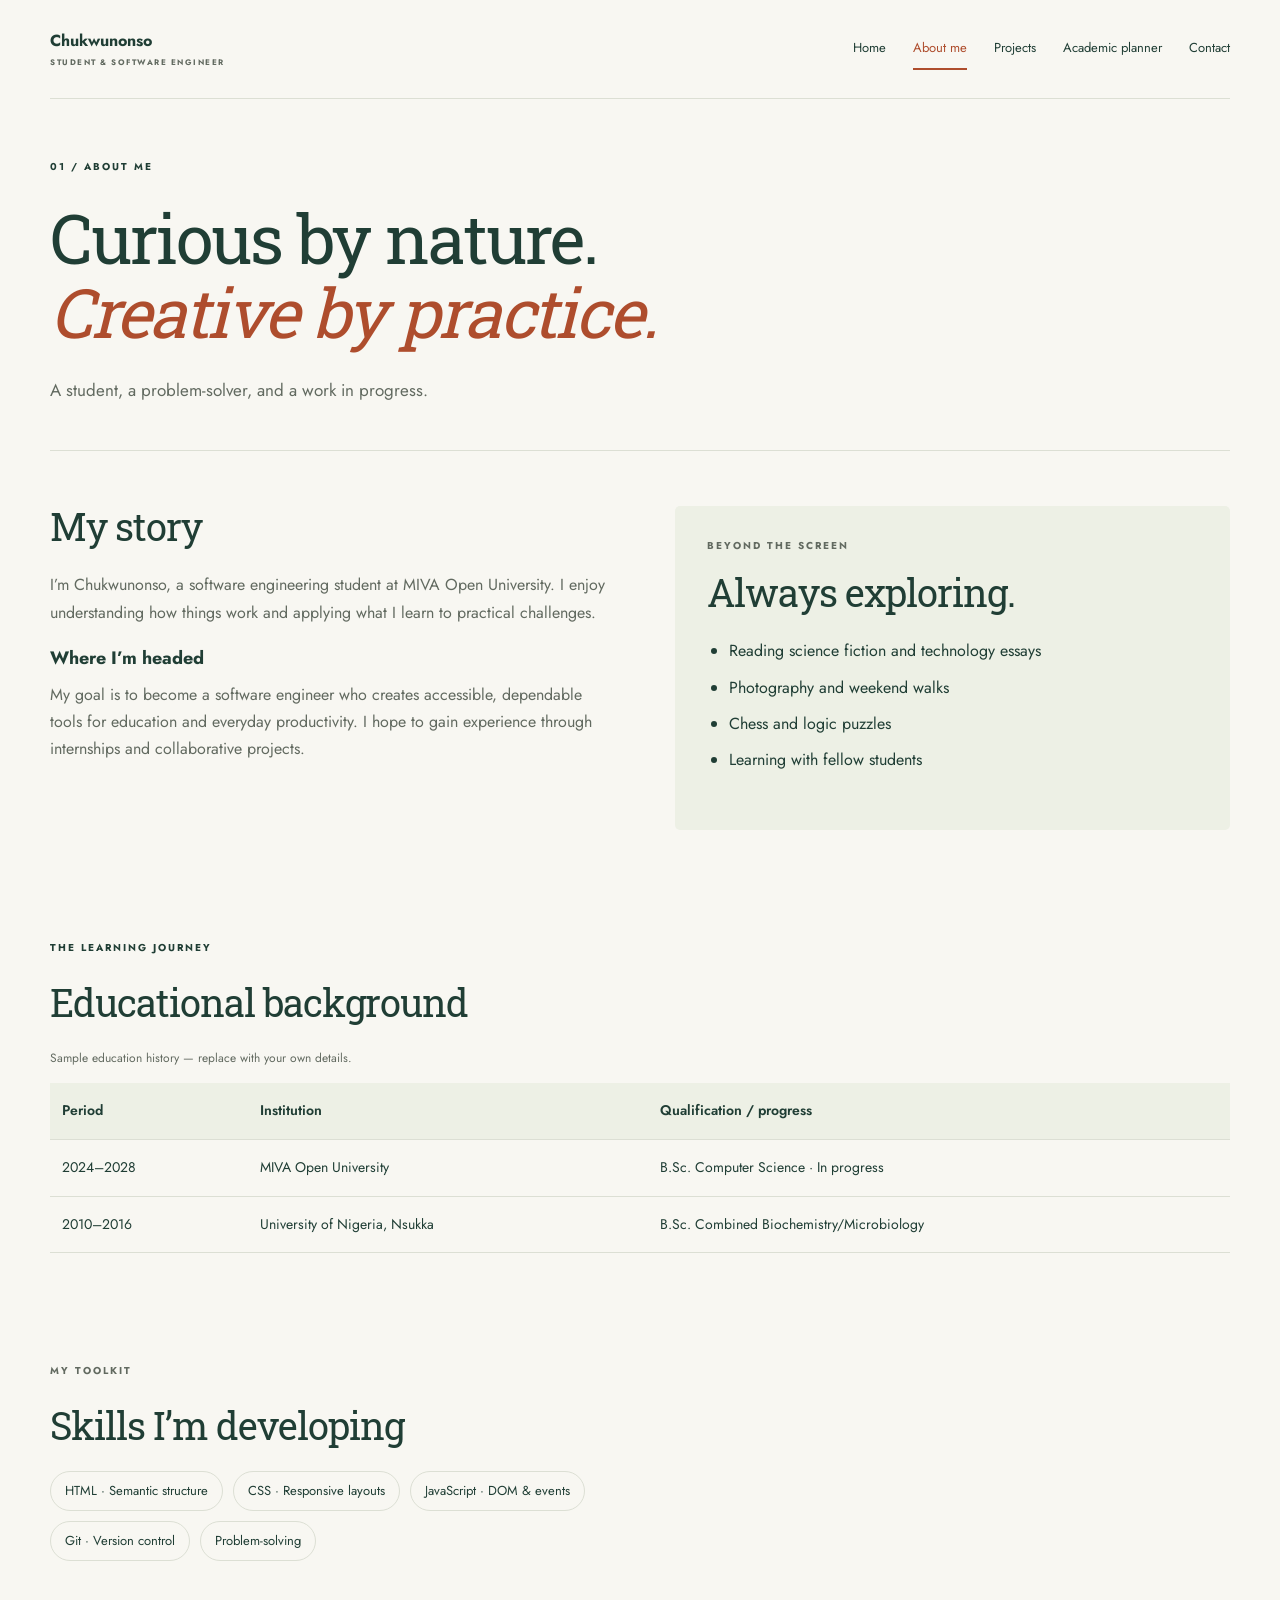
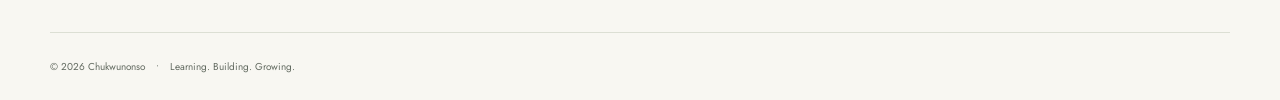
==== about.html @ ad19f8c7 "initial commit" ====
<!doctype html>
<html lang="en">
  <head>
    <meta charset="UTF-8" />
    <meta name="viewport" content="width=device-width, initial-scale=1" />
    <link rel="preconnect" href="https://fonts.googleapis.com" />
    <link rel="preconnect" href="https://fonts.gstatic.com" crossorigin />
    <link
      href="https://fonts.googleapis.com/css2?family=Inter:ital,opsz,wght@0,14..32,100..900;1,14..32,100..900&family=Jost:ital,wght@0,100..900;1,100..900&family=Roboto+Slab:wght@100..900&display=swap"
      rel="stylesheet"
    />
    <meta
      name="description"
      content="Chukwunonso’s sample student portfolio, projects and academic planner."
    />
    <title>About me | Chukwunonso</title>
    <link rel="stylesheet" href="index.css" />
    <script src="script.js" defer></script>
  </head>
  <body>
    <a class="skip-link" href="#main">Skip to content</a>
    <header class="site-header wrap">
      <a class="brand" href="index.html" aria-label="Chukwunonso home"
        >
        <!-- <span class="monogram">am.</span> -->
        <span
          >Chukwunonso<span class="brand-sub"
            >STUDENT &amp; SOFTWARE ENGINEER</span
          ></span
        ></a
      >
      <nav aria-label="Main navigation">
        <a href="index.html">Home</a
        ><a href="about.html" aria-current="page">About me</a
        ><a href="projects.html">Projects</a
        ><a href="planner.html">Academic planner</a
        ><a href="contact.html">Contact</a>
      </nav>
    </header>
    <main id="main" class="wrap">
      <section class="page-heading">
        <p class="eyebrow">01 / ABOUT ME</p>
        <h1>Curious by nature.<br /><em>Creative by practice.</em></h1>
        <p class="lede">A student, a problem-solver, and a work in progress.</p>
      </section>
      <section class="two-column section">
        <div>
          <h2>My story</h2>
          <p>
            I’m Chukwunonso, a software engineering student at MIVA Open University.
            I enjoy understanding how things work and applying what I learn to
            practical challenges.
          </p>
          <h3>Where I’m headed</h3>
          <p>
            My goal is to become a software engineer who creates accessible,
            dependable tools for education and everyday productivity. I hope to
            gain experience through internships and collaborative projects.
          </p>
        </div>
        <aside class="note">
          <p class="eyebrow">BEYOND THE SCREEN</p>
          <h2>Always exploring.</h2>
          <ul>
            <li>Reading science fiction and technology essays</li>
            <li>Photography and weekend walks</li>
            <li>Chess and logic puzzles</li>
            <li>Learning with fellow students</li>
          </ul>
        </aside>
      </section>
      <section class="section">
        <p class="eyebrow">THE LEARNING JOURNEY</p>
        <h2>Educational background</h2>
        <div class="table-scroll">
          <table>
            <caption>
              Sample education history — replace with your own details.
            </caption>
            <thead>
              <tr>
                <th scope="col">Period</th>
                <th scope="col">Institution</th>
                <th scope="col">Qualification / progress</th>
              </tr>
            </thead>
            <tbody>
              <tr>
                <td>2024–2028</td>
                <td>MIVA Open University</td>
                <td>B.Sc. Computer Science · In progress</td>
              </tr>
              <tr>
                <td>2010–2016</td>
                <td>University of Nigeria, Nsukka</td>
                <td>B.Sc. Combined Biochemistry/Microbiology</td>
              </tr>
            </tbody>
          </table>
        </div>
      </section>
      <section class="section two-column">
        <div>
          <p class="eyebrow">MY TOOLKIT</p>
          <h2>Skills I’m developing</h2>
          <ul class="skill-list">
            <li>HTML · Semantic structure</li>
            <li>CSS · Responsive layouts</li>
            <li>JavaScript · DOM &amp; events</li>
            <li>Git · Version control</li>
            <li>Problem-solving</li>
          </ul>
        </div>
        <!-- <div class="note">
          <h3>A quick introduction</h3>
          <p>Listen to a short sample introduction.</p>
          <audio controls preload="metadata">
            <source src="assets/introduction.wav" type="audio/wav" />
            Your browser does not support audio.
            <a href="assets/introduction.wav">Download the introduction</a>.
          </audio>
          <details>
            <summary>Read the transcript</summary>
            <p>
              Hello, I am Chukwunonso, a sample computer science student at MIVA
              Open University. Welcome to my academic portfolio. I enjoy
              building accessible websites, solving problems, and turning what I
              learn into practical projects.
            </p>
          </details>
        </div> -->
      </section>
    </main>
    <footer class="site-footer wrap">
      <p>© 2026 Chukwunonso <span>•</span> Learning. Building. Growing.</p>
      <!-- <p>Sample portfolio · Personal details are placeholders.</p> -->
    </footer>
  </body>
</html>
---- index.css ----
/* Shared design tokens keep all five pages visually consistent. */
:root {
  --paper: #f8f7f2;
  --ink: #203e35;
  --muted: #626a60;
  --line: #dcdfd4;
  --accent: #ae4d2d;
  --soft: #edf0e5;
}
* {
  box-sizing: border-box;
}
body {
  margin: 0;
  background: var(--paper);
  color: var(--ink);
  font-family: "Jost", Helvetica, sans-serif;
  font-size: 16px;
  line-height: 1.7;
}
a {
  color: inherit;
  text-underline-offset: 5px;
}
a,
button {
  transition:
    background-color 0.2s,
    color 0.2s,
    transform 0.2s;
}
a:hover {
  color: var(--accent);
}
button,
input,
textarea {
  font: inherit;
}
button {
  cursor: pointer;
}
:focus-visible {
  outline: 3px solid var(--accent);
  outline-offset: 5px;
}
.wrap {
  /* width: 100%; */
  width: min(1180px, calc(100% - 80px));
  /* border: 1px solid red; */
  margin-inline: auto;
}
.site-header {
  display: flex;
  justify-content: space-between;
  align-items: center;
  gap: 24px;
  padding: 28px 0;
  border-bottom: 1px solid var(--line);
}
.brand {
  display: flex;
  align-items: center;
  gap: 7px;
  text-decoration: none;
  font-weight: bold;
  line-height: 1.4;
}
.monogram {
  display: grid;
  place-items: center;
  width: 49px;
  height: 49px;
  background: var(--ink);
  color: var(--paper);
  border-radius: 50%;
  font-family: Georgia, serif;
  font-size: 26px;
}
.brand-sub {
  display: block;
  font-size: 8px;
  letter-spacing: 1.5px;
  color: var(--muted);
  margin-top: 5px;
}
nav {
  display: flex;
  flex-wrap: wrap;
  gap: 27px;
}
nav a {
  text-decoration: none;
  font-size: 13px;
  padding-block: 9px;
  border-bottom: 2px solid transparent;
}
nav a[aria-current="page"] {
  border-color: var(--accent);
  color: var(--accent);
}
h1,
h2,
h3,
p {
  margin-top: 0;
}
h1,
h2 {
  font-family: "Roboto Slab", "Times New Roman", serif;
  font-weight: 400;
  letter-spacing: -2px;
  line-height: 1.08;
}
h1 {
  font-size: clamp(44px, 5.8vw, 79px);
  margin-bottom: 28px;
}
h2 {
  font-size: clamp(30px, 3vw, 40px);
  margin-bottom: 24px;
  letter-spacing: -1px;
}
h3 {
  font-size: 18px;
  line-height: 1.4;
  margin-bottom: 10px;
}
em {
  color: var(--accent);
  font-weight: 400;
}
p {
  margin-bottom: 20px;
}
.eyebrow {
  font-size: 10px;
  font-weight: bold;
  letter-spacing: 2px;
  line-height: 1.6;
  margin-bottom: 26px;
}
.status-dot {
  display: inline-block;
  width: 7px;
  height: 7px;
  border-radius: 50%;
  background: #48714e;
  margin-right: 8px;
}
.Hero-left{
/* border: 1px solid red */
}
.hero {
  display: grid;
  grid-template-columns: 1.15fr 1fr;
  gap: 80px;
  padding: 65px 0;
  align-items: center;
  /* border: 1px solid red; */
}
.intro {
  font-weight: bold;
  font-size: 21px;
  margin-bottom: 10px;
}
.lede {
  color: var(--muted);
  max-width: 90%;
  /* max-width: 550px; */
  font-size: 17px;
}
.actions {
  display: flex;
  flex-wrap: wrap;
  align-items: center;
  gap: 26px;
  margin-top: 30px;
}
.button {
  display: inline-flex;
  justify-content: center;
  align-items: center;
  gap: 23px;
  border: 1px solid var(--ink);
  padding: 13px 22px;
  background: var(--ink);
  color: white;
  font-size: 13px;
  font-weight: bold;
  text-decoration: none;
  border-radius: 3px;
}
.button:hover {
  background: #355c4e;
  color: white;
  /* transform: translateY(-2px); */
}
.text-link {
  font-size: 13px;
  font-weight: bold;
}
.portrait {
  position: relative;
  margin: 0 16px 0 0;
}
.portrait img {
  width: 100%;
  height: auto;
  display: block;
  border-radius: 120px 120px 4px 4px;
}
.portrait figcaption {
  position: absolute;
  bottom: 27px;
  left: -23px;
  background: var(--paper);
  padding: 13px 18px;
  /* border: 1px solid var(--line); */
  border-radius: 3px;
  font-size: 11px;
  /* box-shadow: 0 8px 30px #203e3510; */
}
.portrait-label {
  position: absolute;
  writing-mode: vertical-rl;
  right: -27px;
  top: 45%;
  font-size: 8px;
  letter-spacing: 2px;
}
.intro-strip {
  display: grid;
  grid-template-columns: repeat(3, 1fr);
  border-block: 1px solid var(--line);
  padding: 25px 0;
  gap: 24px;
}
.intro-strip .eyebrow {
  font-size: 8px;
  margin-bottom: 7px;
  color: var(--muted);
}
.intro-strip p {
  margin: 0;
  font-size: 14px;
}
.section {
  padding: 55px 0;
}
.two-column {
  display: grid;
  grid-template-columns: 1fr 1fr;
  gap: 70px;
}
.two-column p,
.contact-layout aside > p {
  color: var(--muted);
}
.page-heading {
  padding-block: 60px 25px;
  border-bottom: 1px solid var(--line);
}
.page-heading h1 {
  font-size: clamp(42px, 5.4vw, 68px);
  /* border: 1px solid red; */
}
.note {
  background: var(--soft);
  padding: 32px;
  border-radius: 5px;
}
.note .eyebrow {
  margin-bottom: 18px;
}
ul,
ol {
  padding-left: 22px;
}
li {
  padding-bottom: 9px;
}
.table-scroll {
  overflow-x: auto;
}
table {
  width: 100%;
  border-collapse: collapse;
  text-align: left;
  font-size: 14px;
}
caption {
  text-align: left;
  color: var(--muted);
  padding-bottom: 15px;
  font-size: 12px;
}
th,
td {
  border-bottom: 1px solid var(--line);
  padding: 16px 12px;
  vertical-align: top;
}
th {
  background: var(--soft);
  font-weight: 600;
}
.skill-list {
  display: flex;
  flex-wrap: wrap;
  gap: 10px;
  list-style: none;
  padding: 0;
}
.skill-list li {
  border: 1px solid var(--line);
  border-radius: 25px;
  padding: 8px 14px;
  font-size: 13px;
}
audio {
  width: 100%;
  margin-block: 6px 18px;
}
summary {
  cursor: pointer;
  font-size: 13px;
}
details p {
  margin-top: 15px;
  font-size: 14px;
}
.project-grid {
  display: grid;
  grid-template-columns: repeat(3, 1fr);
  gap: 24px;
  padding-top: 48px;
  /* border: 1px solid red; */
}
.project-card {
  border: 1px solid var(--line);
  border-radius: 5px;
  overflow: hidden;
}
.project-card img {
  width: 100%;
  height: auto;
  display: block;
}
.project-body {
  padding: 25px;
}
.project-body .eyebrow {
  font-size: 8px;
  letter-spacing: 1px;
  margin-bottom: 14px;
}
.project-body h2 {
  font-size: 29px;
  margin-bottom: 15px;
}
.project-body h3 {
  font-size: 14px;
}
.project-body p {
  font-size: 14px;
  color: var(--muted);
}
[id] {
  scroll-margin-top: 24px;
}
.planner-layout {
  display: grid;
  grid-template-columns: 1.7fr 1fr;
  gap: 36px;
  align-items: start;
}
.planner-panel,
.contact-form {
  border: 1px solid var(--line);
  padding: 32px;
  border-radius: 5px;
}
label {
  display: block;
  font-size: 13px;
  font-weight: bold;
  margin-bottom: 8px;
}
input,
textarea {
  display: block;
  width: 100%;
  min-width: 0;
  padding: 12px;
  color: var(--ink);
  background: #fffefa;
  border: 1px solid #a9b1a2;
  border-radius: 3px;
}
textarea {
  resize: vertical;
}
input[aria-invalid="true"],
textarea[aria-invalid="true"] {
  border: 2px solid #a13623;
}
.task-entry {
  display: flex;
  gap: 10px;
}
.task-entry .button {
  white-space: nowrap;
}
.error {
  color: #a13623;
  font-size: 12px;
  margin: 5px 0 16px;
}
.error:empty {
  margin-bottom: 15px;
}
.helper {
  color: var(--muted);
  font-size: 12px;
  margin-top: 12px;
}
.task-count {
  font-size: 12px;
  color: var(--muted);
  border-top: 1px solid var(--line);
  padding-top: 20px;
}
.task-list {
  list-style: none;
  padding: 0;
}
.task-list li {
  display: flex;
  align-items: center;
  gap: 12px;
  border-bottom: 1px solid var(--line);
  padding-block: 14px;
}
.task-list label {
  display: flex;
  align-items: center;
  gap: 12px;
  flex: 1;
  margin: 0;
  font-weight: normal;
  overflow-wrap: anywhere;
}
.task-list input {
  width: 19px;
  height: 19px;
  flex: 0 0 19px;
  accent-color: var(--ink);
}
.task-list input:checked + span {
  text-decoration: line-through;
  color: var(--muted);
}
.delete-task {
  background: transparent;
  color: #a13623;
  border: 1px solid var(--line);
  border-radius: 3px;
  font-size: 12px;
  padding: 7px;
}
.delete-task:hover {
  background: #f5e6df;
}
.empty-state {
  padding-block: 25px;
  text-align: center;
  font-family: Georgia, serif;
  font-size: 23px;
}
.empty-state span {
  font-family: Arial, sans-serif;
  font-size: 13px;
  color: var(--muted);
}
[hidden] {
  display: none !important;
}
.contact-layout {
  display: grid;
  grid-template-columns: 1fr 1.5fr;
  gap: 75px;
}
.form-row {
  display: grid;
  grid-template-columns: 1fr 1fr;
  gap: 20px;
}
.site-footer {
  border-top: 1px solid var(--line);
  padding-block: 25px;
  display: flex;
  justify-content: space-between;
  gap: 20px;
  color: var(--muted);
  font-size: 10px;
}
.site-footer p {
  margin: 0;
}
.site-footer span {
  margin-inline: 8px;
}
.skip-link {
  position: fixed;
  top: -100px;
  left: 15px;
  background: white;
  padding: 10px 20px;
  z-index: 10;
}
.skip-link:focus {
  top: 10px;
}
@media (max-width: 1000px) {
  .wrap {
    width: calc(100% - 48px);
  }
  .site-header {
    flex-wrap: wrap;
  }
  nav {
    gap: 22px;
  }
  .hero {
    gap: 40px;
  }
  .two-column,
  .contact-layout {
    gap: 35px;
  }
  .project-grid {
    grid-template-columns: 1fr 1fr;
  }
  .planner-layout {
    grid-template-columns: 1fr;
  }
}
@media (max-width: 640px) {
  .wrap {
    width: calc(100% - 36px);
  }
  .site-header {
    padding-block: 20px;
    gap: 18px;
  }
  nav {
    gap: 8px 19px;
  }
  nav a {
    font-size: 12px;
  }
  .hero,
  .two-column,
  .project-grid,
  .contact-layout {
    grid-template-columns: 1fr;
  }
  .hero {
    padding-block: 38px;
    gap: 35px;
  }
  .hero h1 {
    font-size: 54px;
  }
  .portrait {
    margin-inline: 15px 20px;
    max-width: 390px;
  }
  .portrait figcaption {
    left: -13px;
  }
  .intro-strip {
    grid-template-columns: 1fr;
    gap: 17px;
  }
  .section {
    padding-block: 35px;
  }
  .page-heading {
    padding-top: 38px;
  }
  .note,
  .planner-panel,
  .contact-form {
    padding: 23px;
  }
  .task-entry,
  .site-footer {
    flex-direction: column;
  }
  .form-row {
    grid-template-columns: 1fr;
    gap: 0;
  }
  .task-entry .button {
    align-self: start;
  }
  th,
  td {
    padding: 12px 9px;
  }
}
@media (prefers-reduced-motion: reduce) {
  *,
  *::before,
  *::after {
    transition: none !important;
  }
}
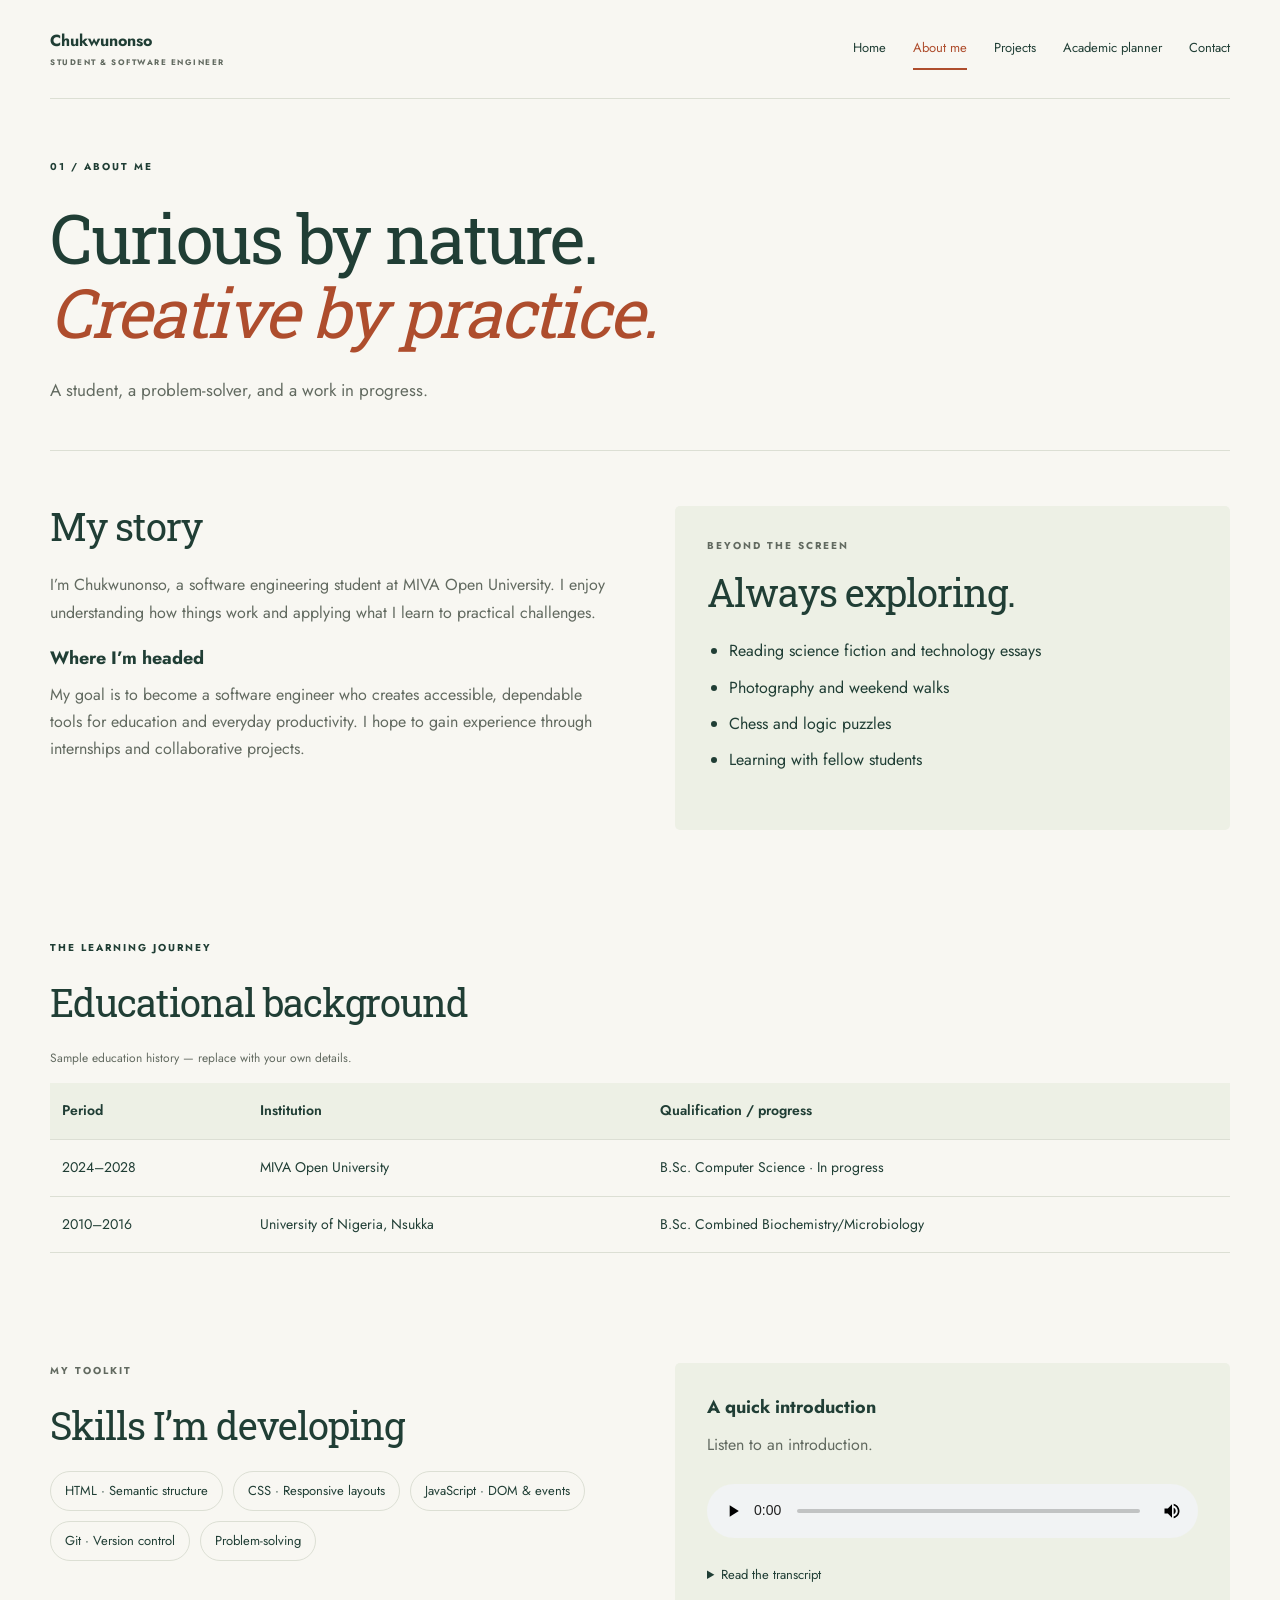
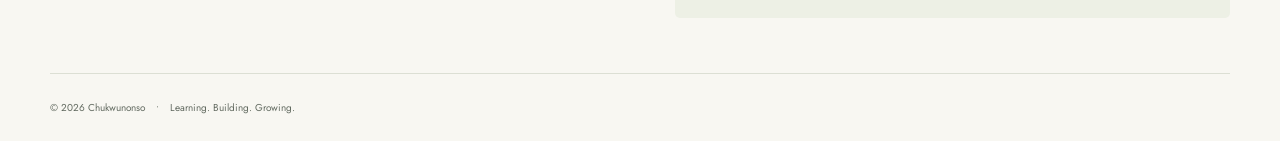
==== commit 8c959550: "added audio" ====
--- a/about.html
+++ b/about.html
@@ -22,7 +22,6 @@
     <header class="site-header wrap">
       <a class="brand" href="index.html" aria-label="Chukwunonso home"
         >
-        <!-- <span class="monogram">am.</span> -->
         <span
           >Chukwunonso<span class="brand-sub"
             >STUDENT &amp; SOFTWARE ENGINEER</span
@@ -111,29 +110,28 @@
             <li>Problem-solving</li>
           </ul>
         </div>
-        <!-- <div class="note">
+        <div class="note">
           <h3>A quick introduction</h3>
-          <p>Listen to a short sample introduction.</p>
+          <p>Listen to an introduction.</p>
           <audio controls preload="metadata">
-            <source src="assets/introduction.wav" type="audio/wav" />
+            <source src="assets/introduction.opus" type="audio/wav" />
             Your browser does not support audio.
-            <a href="assets/introduction.wav">Download the introduction</a>.
+            <a href="assets/introduction.opus">Download the introduction</a>.
           </audio>
           <details>
             <summary>Read the transcript</summary>
             <p>
-              Hello, I am Chukwunonso, a sample computer science student at MIVA
+              Hello, I am Chukwunonso, a Software engineering student at MIVA
               Open University. Welcome to my academic portfolio. I enjoy
               building accessible websites, solving problems, and turning what I
               learn into practical projects.
             </p>
           </details>
-        </div> -->
+        </div>
       </section>
     </main>
     <footer class="site-footer wrap">
       <p>© 2026 Chukwunonso <span>•</span> Learning. Building. Growing.</p>
-      <!-- <p>Sample portfolio · Personal details are placeholders.</p> -->
     </footer>
   </body>
 </html>
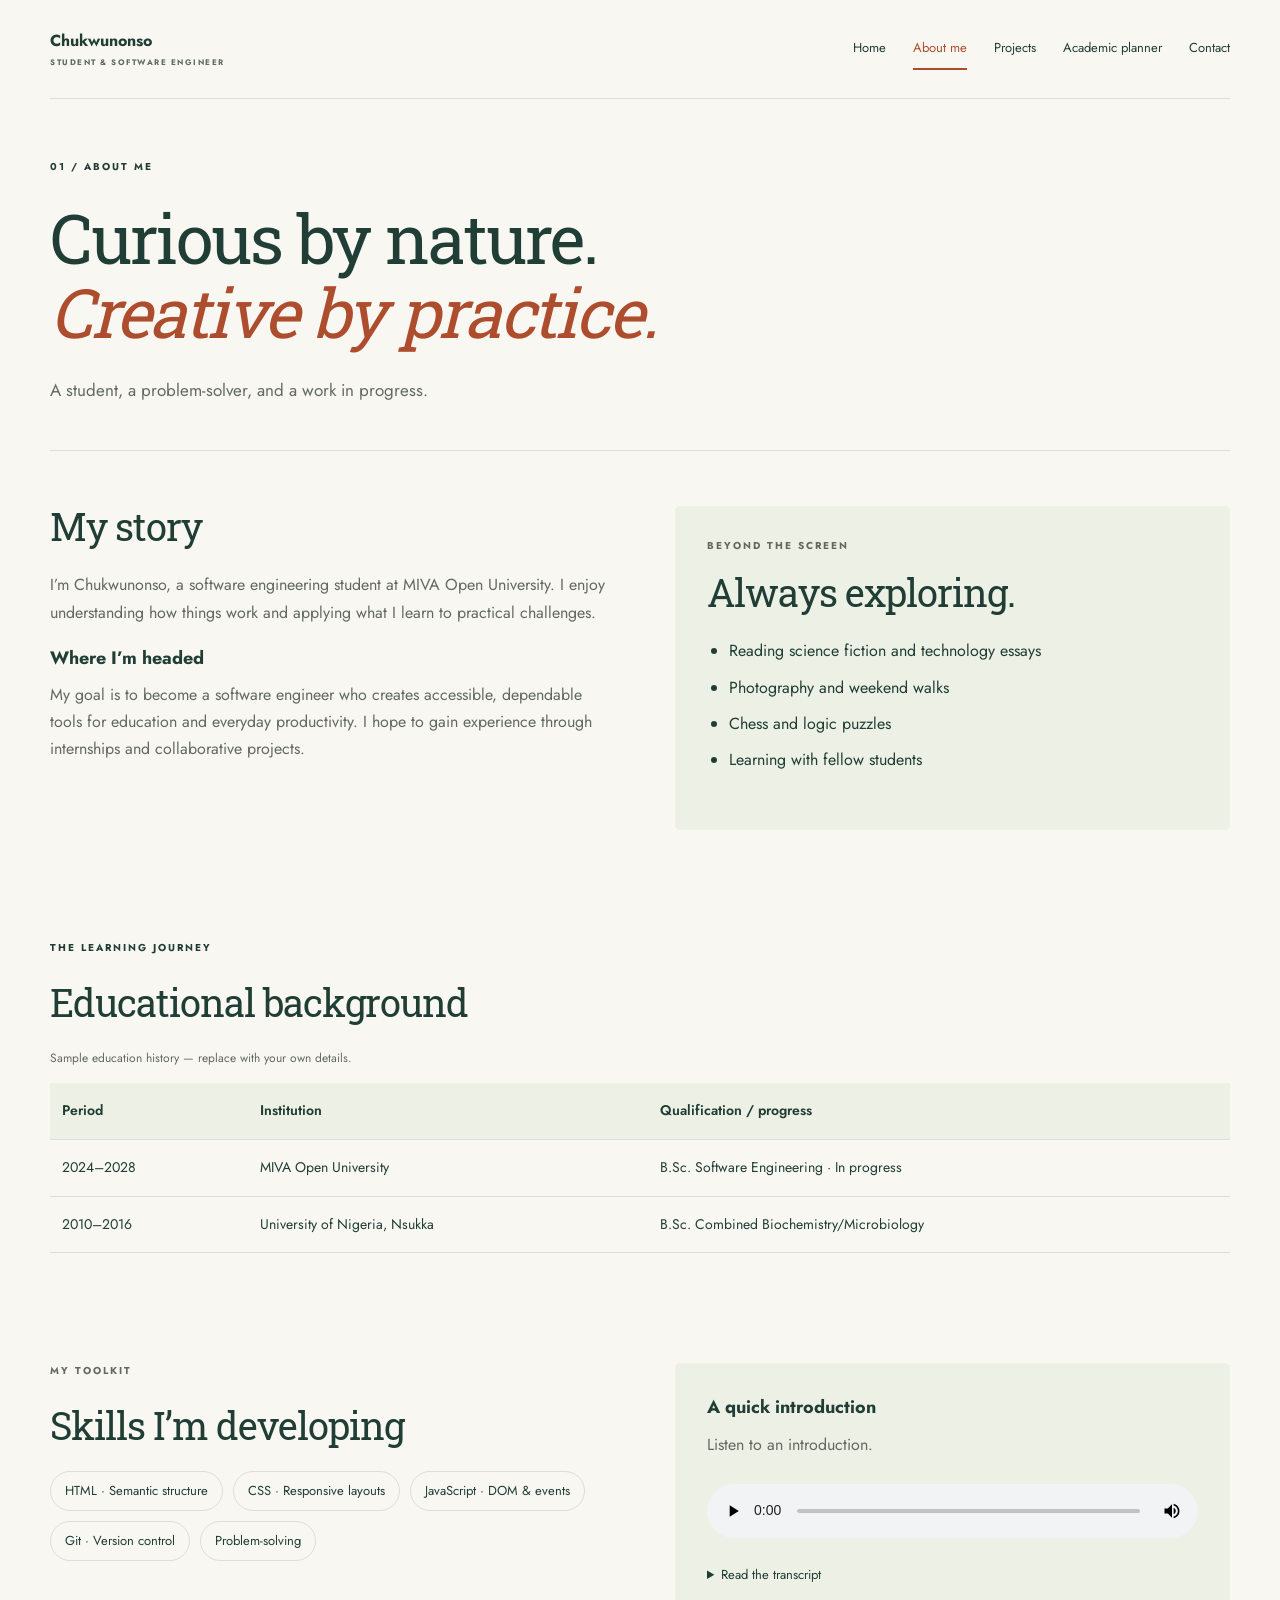
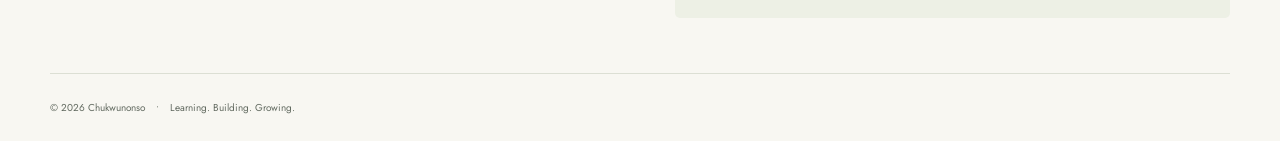
==== commit 3b8bcef9: "fixed some changes" ====
--- a/about.html
+++ b/about.html
@@ -87,7 +87,7 @@
               <tr>
                 <td>2024–2028</td>
                 <td>MIVA Open University</td>
-                <td>B.Sc. Computer Science · In progress</td>
+                <td>B.Sc. Software Engineering · In progress</td>
               </tr>
               <tr>
                 <td>2010–2016</td>
